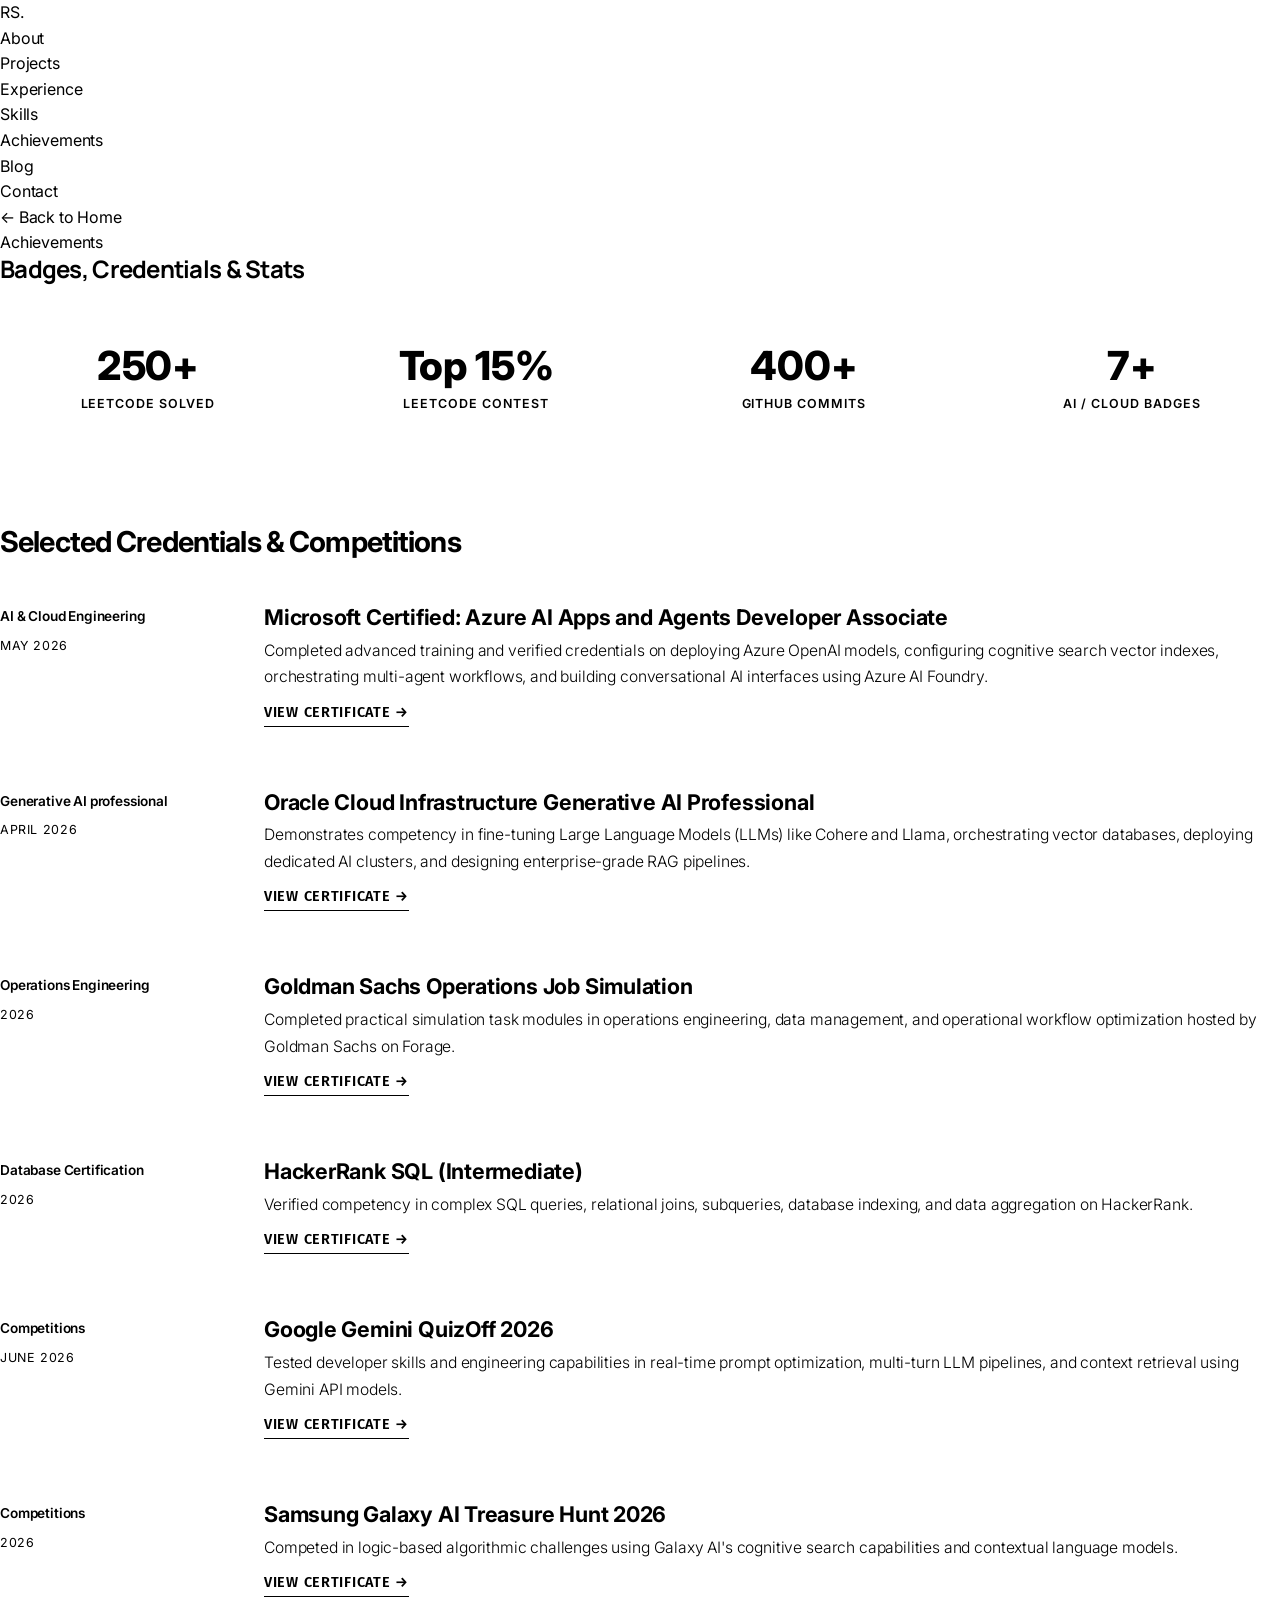
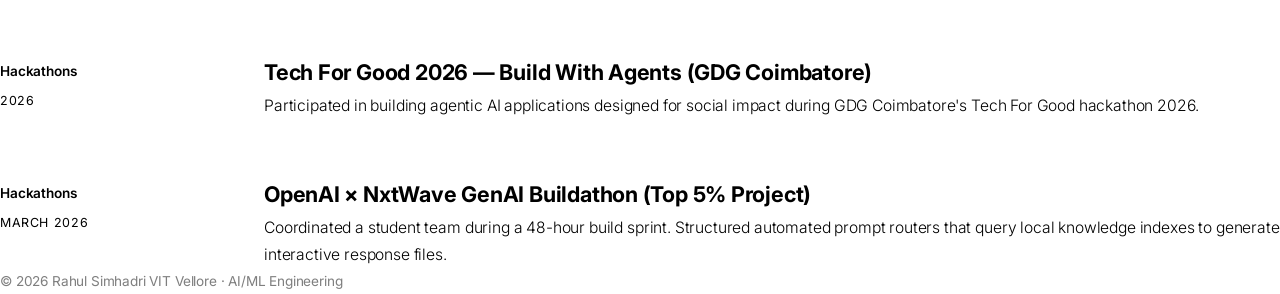
==== achievements.html @ 234191ae "Initial portfolio commit" ====
<!DOCTYPE html>
<html lang="en">

<head>
    <meta charset="UTF-8" />
    <meta name="viewport" content="width=device-width, initial-scale=1.0" />
    <title>Achievements — Rahul Simhadri</title>
    <link rel="preconnect" href="https://fonts.googleapis.com" />
    <link rel="preconnect" href="https://fonts.gstatic.com" crossorigin />
    <link href="https://fonts.googleapis.com/css2?family=Manrope:wght@300;400;500;600;700;800&family=Inter:wght@300;400;500;600&family=Fira+Sans:wght@300;400;500;600&display=swap" rel="stylesheet" />
    <link rel="stylesheet" href="style.css" />
    <style>
        /* ─── PAGE LOADER ────────────────────────────────────────── */
        .page-loader {
            position: fixed;
            top: 0;
            left: 0;
            width: 100%;
            height: 100%;
            background: #ffffff;
            z-index: 99999;
            display: flex;
            justify-content: center;
            align-items: center;
            transition: opacity 0.3s ease, visibility 0.3s ease;
        }

        .page-loader.fade-out {
            opacity: 0;
            visibility: hidden;
            pointer-events: none;
        }

        .loader-spinner {
            width: 36px;
            height: 36px;
            border: 3px solid rgba(236, 72, 153, 0.1);
            border-top: 3px solid #ec4899;
            border-right: 3px solid #8b5cf6;
            border-radius: 50%;
            animation: spin 0.6s linear infinite;
        }

        @keyframes spin {
            0% { transform: rotate(0deg); }
            100% { transform: rotate(360deg); }
        }

        .stats-grid {
            display: grid;
            grid-template-columns: repeat(auto-fit, minmax(220px, 1fr));
            gap: 2rem;
            margin-bottom: 5rem;
        }

        .stat-card {
            border: 1px solid var(--gray-200);
            padding: 2rem;
            background: var(--white);
            text-align: center;
        }

        .stat-value {
            font-family: var(--font-display);
            font-size: 2.5rem;
            font-weight: 800;
            color: var(--black);
            margin-bottom: 0.5rem;
            line-height: 1;
        }

        .stat-label {
            font-family: var(--font-label);
            font-size: 0.78rem;
            font-weight: 600;
            letter-spacing: 0.08em;
            text-transform: uppercase;
            color: var(--gray-400);
        }

        .achieve-list {
            display: flex;
            flex-direction: column;
            gap: 2rem;
        }

        .achieve-item {
            border-bottom: 1px solid var(--gray-200);
            padding-bottom: 2rem;
            display: grid;
            grid-template-columns: 200px 1fr;
            gap: 4rem;
            align-items: start;
        }
        .achieve-item:last-child {
            border-bottom: none;
            padding-bottom: 0;
        }

        .achieve-meta {
            font-family: var(--font-label);
            font-size: 0.85rem;
            color: var(--gray-400);
            line-height: 1.6;
        }

        .achieve-type {
            font-weight: 600;
            color: var(--black);
        }

        .achieve-date {
            font-size: 0.78rem;
            letter-spacing: 0.05em;
            text-transform: uppercase;
            margin-top: 0.5rem;
        }

        .achieve-title {
            font-family: var(--font-display);
            font-weight: 700;
            font-size: 1.35rem;
            color: var(--black);
            margin-bottom: 0.5rem;
            letter-spacing: -0.01em;
        }

        .achieve-desc {
            font-family: var(--font-body);
            font-size: 0.98rem;
            color: var(--gray-600);
            font-weight: 300;
            line-height: 1.7;
        }

        @media (max-width: 768px) {
            .achieve-item { grid-template-columns: 1fr; gap: 1rem; }
        }
    </style>
</head>

<body>

    <!-- Page Loader -->
    <div class="page-loader" id="page-loader">
        <div class="loader-spinner"></div>
    </div>
    <script>
        (function () {
            function hideLoader() {
                const loader = document.getElementById('page-loader');
                if (loader && !loader.classList.contains('fade-out')) {
                    loader.classList.add('fade-out');
                    setTimeout(() => loader.remove(), 300);
                }
            }
            document.addEventListener('DOMContentLoaded', hideLoader);
            setTimeout(hideLoader, 800);
            window.addEventListener('load', hideLoader);
        })();
    </script>

    <!-- ─── NAV ─────────────────────────────────────────────── -->
    <nav>
        <a href="index.html" class="nav-logo">RS.</a>
        <ul class="nav-links">
            <li><a href="about.html">About</a></li>
            <li><a href="projects.html">Projects</a></li>
            <li><a href="experience.html">Experience</a></li>
            <li><a href="skills.html">Skills</a></li>
            <li><a href="achievements.html" class="active">Achievements</a></li>
            <li><a href="blog.html">Blog</a></li>
            <li><a href="index.html#contact">Contact</a></li>
        </ul>
    </nav>

    <!-- ─── PAGE HEADER ─────────────────────────────────────── -->
    <section style="padding-bottom: 2rem; border-bottom: 1px solid var(--gray-200);">
        <a href="index.html" class="back-btn">&larr; Back to Home</a>
        <div class="section-label">Achievements</div>
        <h1 class="section-title" style="margin-bottom: 0;">Badges, Credentials & Stats</h1>
    </section>

    <!-- ─── ACHIEVEMENTS CONTENT ────────────────────────────── -->
    <main class="section-container">
        
        <!-- Stats Row -->
        <div class="stats-grid reveal">
            <div class="stat-card">
                <div class="stat-value">250+</div>
                <div class="stat-label">LeetCode Solved</div>
            </div>
            <div class="stat-card">
                <div class="stat-value">Top 15%</div>
                <div class="stat-label">LeetCode Contest</div>
            </div>
            <div class="stat-card">
                <div class="stat-value">400+</div>
                <div class="stat-label">GitHub Commits</div>
            </div>
            <div class="stat-card">
                <div class="stat-value">7+</div>
                <div class="stat-label">AI / Cloud Badges</div>
            </div>
        </div>

        <h2 style="font-family: var(--font-display); font-size: 1.8rem; font-weight: 700; color: var(--black); margin-bottom: 3rem;">Selected Credentials & Competitions</h2>

        <div class="achieve-list">
            
            <!-- Item 1: Microsoft AI -->
            <div class="achieve-item reveal">
                <div class="achieve-meta">
                    <span class="achieve-type">AI & Cloud Engineering</span>
                    <div class="achieve-date">May 2026</div>
                </div>
                <div>
                    <h3 class="achieve-title">Microsoft Certified: Azure AI Apps and Agents Developer Associate</h3>
                    <p class="achieve-desc">
                        Completed advanced training and verified credentials on deploying Azure OpenAI models, configuring cognitive search vector indexes, orchestrating multi-agent workflows, and building conversational AI interfaces using Azure AI Foundry.
                    </p>
                    <a href="https://learn.microsoft.com/en-gb/users/rahulsimhadri-8503/credentials/9c810e036632dae1?ref=https%3A%2F%2Fwww.linkedin.com%2F" target="_blank" class="proj-link" style="margin-top: 0.6rem; display: inline-block;">View Certificate &rarr;</a>
                </div>
            </div>

            <!-- Item 2: Oracle GenAI -->
            <div class="achieve-item reveal">
                <div class="achieve-meta">
                    <span class="achieve-type">Generative AI professional</span>
                    <div class="achieve-date">April 2026</div>
                </div>
                <div>
                    <h3 class="achieve-title">Oracle Cloud Infrastructure Generative AI Professional</h3>
                    <p class="achieve-desc">
                        Demonstrates competency in fine-tuning Large Language Models (LLMs) like Cohere and Llama, orchestrating vector databases, deploying dedicated AI clusters, and designing enterprise-grade RAG pipelines.
                    </p>
                    <a href="https://catalog-education.oracle.com/ords/certview/sharebadge?id=51A44E378EAC57FA61B55312A6FED4F50C820E6FA3C61D74D54C77B3E683B509" target="_blank" class="proj-link" style="margin-top: 0.6rem; display: inline-block;">View Certificate &rarr;</a>
                </div>
            </div>

            <!-- Item 3: Goldman Sachs -->
            <div class="achieve-item reveal">
                <div class="achieve-meta">
                    <span class="achieve-type">Operations Engineering</span>
                    <div class="achieve-date">2026</div>
                </div>
                <div>
                    <h3 class="achieve-title">Goldman Sachs Operations Job Simulation</h3>
                    <p class="achieve-desc">
                        Completed practical simulation task modules in operations engineering, data management, and operational workflow optimization hosted by Goldman Sachs on Forage.
                    </p>
                    <a href="https://www.theforage.com/completion-certificates/MBA4MnZTNFEoJZGnk/wNge9cjzNTXD2acrv_MBA4MnZTNFEoJZGnk_69cd59f580dfbcff228aa3c4_1775117588971_completion_certificate.pdf" target="_blank" class="proj-link" style="margin-top: 0.6rem; display: inline-block;">View Certificate &rarr;</a>
                </div>
            </div>

            <!-- Item 4: HackerRank SQL Intermediate -->
            <div class="achieve-item reveal">
                <div class="achieve-meta">
                    <span class="achieve-type">Database Certification</span>
                    <div class="achieve-date">2026</div>
                </div>
                <div>
                    <h3 class="achieve-title">HackerRank SQL (Intermediate)</h3>
                    <p class="achieve-desc">
                        Verified competency in complex SQL queries, relational joins, subqueries, database indexing, and data aggregation on HackerRank.
                    </p>
                    <a href="https://www.hackerrank.com/certificates/ca3b94683d32" target="_blank" class="proj-link" style="margin-top: 0.6rem; display: inline-block;">View Certificate &rarr;</a>
                </div>
            </div>

            <!-- Item 5: Google Gemini QuizOff -->
            <div class="achieve-item reveal">
                <div class="achieve-meta">
                    <span class="achieve-type">Competitions</span>
                    <div class="achieve-date">June 2026</div>
                </div>
                <div>
                    <h3 class="achieve-title">Google Gemini QuizOff 2026</h3>
                    <p class="achieve-desc">
                        Tested developer skills and engineering capabilities in real-time prompt optimization, multi-turn LLM pipelines, and context retrieval using Gemini API models.
                    </p>
                    <a href="https://unstop.com/certificate-preview/f907a15e-49de-41fa-8b84-b1eb6adaef85" target="_blank" class="proj-link" style="margin-top: 0.6rem; display: inline-block;">View Certificate &rarr;</a>
                </div>
            </div>

            <!-- Item 6: Samsung AI Treasure Hunt -->
            <div class="achieve-item reveal">
                <div class="achieve-meta">
                    <span class="achieve-type">Competitions</span>
                    <div class="achieve-date">2026</div>
                </div>
                <div>
                    <h3 class="achieve-title">Samsung Galaxy AI Treasure Hunt 2026</h3>
                    <p class="achieve-desc">
                        Competed in logic-based algorithmic challenges using Galaxy AI's cognitive search capabilities and contextual language models.
                    </p>
                    <a href="https://unstop.com/certificate-preview/9d3c58d0-61a9-41ae-9af9-38a8fc128b13" target="_blank" class="proj-link" style="margin-top: 0.6rem; display: inline-block;">View Certificate &rarr;</a>
                </div>
            </div>

            <!-- Item 7: GDG Coimbatore -->
            <div class="achieve-item reveal">
                <div class="achieve-meta">
                    <span class="achieve-type">Hackathons</span>
                    <div class="achieve-date">2026</div>
                </div>
                <div>
                    <h3 class="achieve-title">Tech For Good 2026 — Build With Agents (GDG Coimbatore)</h3>
                    <p class="achieve-desc">
                        Participated in building agentic AI applications designed for social impact during GDG Coimbatore's Tech For Good hackathon 2026.
                    </p>
                </div>
            </div>

            <!-- Item 8: OpenAI Buildathon -->
            <div class="achieve-item reveal">
                <div class="achieve-meta">
                    <span class="achieve-type">Hackathons</span>
                    <div class="achieve-date">March 2026</div>
                </div>
                <div>
                    <h3 class="achieve-title">OpenAI &times; NxtWave GenAI Buildathon (Top 5% Project)</h3>
                    <p class="achieve-desc">
                        Coordinated a student team during a 48-hour build sprint. Structured automated prompt routers that query local knowledge indexes to generate interactive response files.
                    </p>
                </div>
            </div>

        </div>
    </main>

    <!-- ─── FOOTER ──────────────────────────────────────────── -->
    <footer>
        <span class="footer-copy">© 2026 Rahul Simhadri</span>
        <span class="footer-copy">VIT Vellore · AI/ML Engineering</span>
    </footer>

    <!-- ─── SCRIPTS ─────────────────────────────────────────── -->
    <script>
        (function () {
            var els = document.querySelectorAll('.reveal');
            if (!els.length) return;

            var observer = new IntersectionObserver(function (entries) {
                entries.forEach(function (entry) {
                    if (entry.isIntersecting) {
                        entry.target.classList.add('visible');
                        observer.unobserve(entry.target);
                    }
                });
            }, { threshold: 0.15, rootMargin: '0px 0px -40px 0px' });

            els.forEach(function (el) { observer.observe(el); });
        })();
    </script>
</body>

</html>
---- style.css ----
/* ==========================================================================
   Rahul Simhadri - Storytelling Portfolio Theme Styles
   Monochrome System: Pure Black (#000000) & Pure White (#FFFFFF)
   Fonts: Manrope (Headings), Inter (Body), Fira Sans (Monospace/Details)
   ========================================================================== */

/* Design Tokens & CSS Variables */
:root {
    /* Theme Light (Default) */
    --bg-color: #ffffff;
    --fg-color: #000000;
    --fg-muted: rgba(0, 0, 0, 0.6);
    --border-color: rgba(0, 0, 0, 0.15);
    --border-heavy: #000000;
    --card-bg: #ffffff;
    --btn-hover-bg: #000000;
    --btn-hover-fg: #ffffff;
    
    /* Animation Speeds */
    --transition-speed: 0.4s;
    --transition-ease: cubic-bezier(0.16, 1, 0.3, 1);
}

/* Theme Inverted (Dark) */
body.inverted-theme {
    --bg-color: #000000;
    --fg-color: #ffffff;
    --fg-muted: rgba(255, 255, 255, 0.6);
    --border-color: rgba(255, 255, 255, 0.2);
    --border-heavy: #ffffff;
    --card-bg: #000000;
    --btn-hover-bg: #ffffff;
    --btn-hover-fg: #000000;
}

/* Reset & Base Elements */
* {
    margin: 0;
    padding: 0;
    box-sizing: border-box;
}

html {
    scroll-behavior: smooth;
    background-color: var(--bg-color);
}

body {
    font-family: 'Inter', -apple-system, BlinkMacSystemFont, "Segoe UI", Roboto, sans-serif;
    color: var(--fg-color);
    background-color: var(--bg-color);
    line-height: 1.6;
    letter-spacing: -0.01em;
    -webkit-font-smoothing: antialiased;
    -moz-osx-font-smoothing: grayscale;
    transition: background-color var(--transition-speed) var(--transition-ease), 
                color var(--transition-speed) var(--transition-ease),
                border-color var(--transition-speed) var(--transition-ease);
    overflow-x: hidden;
}

/* Typography Scale */
h1, h2, h3, h4, h5, h6 {
    font-family: 'Manrope', sans-serif;
    font-weight: 700;
    color: var(--fg-color);
    line-height: 1.1;
    letter-spacing: -0.03em;
}

a {
    color: var(--fg-color);
    text-decoration: none;
    transition: opacity 0.2s ease, border-color 0.2s ease;
}

/* Meta Labels */
.meta-label {
    font-family: 'Fira Sans', sans-serif;
    font-size: 0.85rem;
    font-weight: 500;
    letter-spacing: 0.15em;
    text-transform: uppercase;
    display: inline-block;
    margin-bottom: 1rem;
    color: var(--fg-color);
}

/* Site Layout Containers */
.story-container {
    max-width: 1400px;
    margin: 0 auto;
    padding: 0 4rem;
}

@media (max-width: 768px) {
    .story-container {
        padding: 0 1.5rem;
    }
}

/* --------------------------------------------------------------------------
   SITE HEADER & NAVIGATION
   -------------------------------------------------------------------------- */
.site-header {
    position: fixed;
    top: 0;
    left: 0;
    width: 100%;
    display: flex;
    justify-content: space-between;
    align-items: center;
    padding: 2rem 4rem;
    z-index: 100;
    pointer-events: none; /* Let clicks pass through empty spaces */
}

.site-header * {
    pointer-events: auto; /* Re-enable clicks for child elements */
}

.logo a {
    font-family: 'Manrope', sans-serif;
    font-weight: 800;
    font-size: 1.5rem;
    letter-spacing: -0.05em;
    border-bottom: 2px solid transparent;
}

.logo a:hover {
    border-bottom: 2px solid var(--fg-color);
}

.chapter-nav {
    display: flex;
    gap: 2rem;
    background: var(--bg-color);
    padding: 0.75rem 1.5rem;
    border: 1px solid var(--border-color);
    border-radius: 100px;
    backdrop-filter: blur(8px);
    -webkit-backdrop-filter: blur(8px);
    transition: background var(--transition-speed) var(--transition-ease),
                border-color var(--transition-speed) var(--transition-ease);
}

.nav-link {
    display: flex;
    align-items: center;
    gap: 0.5rem;
    font-size: 0.9rem;
    font-weight: 500;
    opacity: 0.5;
    transition: opacity 0.3s ease;
}

.nav-link .chapter-num {
    font-family: 'Fira Sans', sans-serif;
    font-size: 0.75rem;
}

.nav-link .chapter-name {
    display: none; /* Hide names on desktop hover default to save space */
}

.nav-link:hover, .nav-link.active {
    opacity: 1;
}

.nav-link.active .chapter-name {
    display: inline;
}

/* Theme Toggle Pill */
.theme-toggle {
    background: var(--fg-color);
    color: var(--bg-color);
    border: 1px solid var(--fg-color);
    padding: 0.75rem 1.5rem;
    border-radius: 100px;
    cursor: pointer;
    font-family: 'Fira Sans', sans-serif;
    font-size: 0.8rem;
    font-weight: 600;
    letter-spacing: 0.1em;
    display: flex;
    align-items: center;
    justify-content: center;
    transition: background var(--transition-speed) var(--transition-ease),
                color var(--transition-speed) var(--transition-ease),
                border-color var(--transition-speed) var(--transition-ease);
}

.theme-toggle:hover {
    background: var(--bg-color);
    color: var(--fg-color);
}

/* Progress Indicator bar */
.scroll-progress-bar {
    position: fixed;
    top: 0;
    left: 0;
    height: 4px;
    background: var(--fg-color);
    width: 0%;
    z-index: 101;
    pointer-events: none;
    transition: width 0.1s linear, background var(--transition-speed) var(--transition-ease);
}

@media (max-width: 1024px) {
    .site-header {
        padding: 1.5rem;
    }
    .chapter-nav {
        display: none; /* Hide full nav on mobile and tablets to keep it super minimal */
    }
}

/* --------------------------------------------------------------------------
   HERO / PROLOGUE SECTION
   -------------------------------------------------------------------------- */
.hero-section {
    min-height: 100vh;
    display: flex;
    flex-direction: column;
    justify-content: center;
    padding-top: 8rem;
    padding-bottom: 4rem;
    border-bottom: 1px solid var(--border-color);
}

.hero-title {
    font-size: clamp(3rem, 8vw, 7.5rem);
    letter-spacing: -0.05em;
    margin-bottom: 1.5rem;
    text-transform: uppercase;
}

.hero-subtitle {
    font-family: 'Fira Sans', sans-serif;
    font-size: clamp(1.1rem, 2vw, 1.6rem);
    font-weight: 400;
    opacity: 0.7;
    margin-bottom: 2.5rem;
    max-width: 800px;
}

.hero-introduction {
    max-width: 650px;
    font-size: clamp(1.1rem, 1.5vw, 1.4rem);
    line-height: 1.5;
    margin-bottom: 3.5rem;
    opacity: 0.95;
}

.hero-cta-group {
    display: flex;
    gap: 1.5rem;
    margin-bottom: 4rem;
}

.hero-footer-links {
    margin-top: auto;
    display: flex;
    flex-wrap: wrap;
    gap: 3rem;
    padding-top: 2rem;
    border-top: 1px solid var(--border-color);
}

.hero-footer-links a {
    font-family: 'Fira Sans', sans-serif;
    font-size: 0.95rem;
    font-weight: 400;
    opacity: 0.6;
    border-bottom: 1px solid transparent;
}

.hero-footer-links a:hover {
    opacity: 1;
    border-bottom: 1px solid var(--fg-color);
}

@media (max-width: 768px) {
    .hero-cta-group {
        flex-direction: column;
        gap: 1rem;
    }
    .hero-footer-links {
        gap: 1.5rem;
        flex-direction: column;
    }
}

/* Buttons */
.btn {
    font-family: 'Fira Sans', sans-serif;
    font-size: 0.9rem;
    font-weight: 600;
    letter-spacing: 0.05em;
    text-transform: uppercase;
    padding: 1.25rem 2.5rem;
    display: inline-flex;
    align-items: center;
    justify-content: center;
    border-radius: 0;
    transition: background 0.3s ease, color 0.3s ease, border-color 0.3s ease;
    cursor: pointer;
}

.btn-primary {
    background: var(--fg-color);
    color: var(--bg-color);
    border: 1px solid var(--fg-color);
}

.btn-primary:hover {
    background: var(--bg-color);
    color: var(--fg-color);
}

.btn-secondary {
    background: transparent;
    color: var(--fg-color);
    border: 1px solid var(--fg-color);
}

.btn-secondary:hover {
    background: var(--fg-color);
    color: var(--bg-color);
}

/* --------------------------------------------------------------------------
   STORY CHAPTERS LAYOUT
   -------------------------------------------------------------------------- */
.story-chapter {
    padding: 8rem 0;
    border-bottom: 1px solid var(--border-color);
}

.chapter-meta {
    display: flex;
    align-items: center;
    gap: 1.5rem;
    margin-bottom: 4rem;
}

.chapter-index {
    font-family: 'Fira Sans', sans-serif;
    font-size: 1.1rem;
    font-weight: 600;
    border: 1.5px solid var(--fg-color);
    width: 38px;
    height: 38px;
    display: flex;
    align-items: center;
    justify-content: center;
}

.chapter-title-meta {
    font-family: 'Fira Sans', sans-serif;
    font-size: 0.9rem;
    letter-spacing: 0.2em;
    font-weight: 500;
    opacity: 0.7;
}

.chapter-grid {
    display: grid;
    grid-template-columns: 1fr 2.2fr;
    gap: 4rem;
}

.chapter-header h2 {
    font-size: clamp(2rem, 4vw, 3.5rem);
    line-height: 1;
    text-transform: uppercase;
    position: sticky;
    top: 8rem;
}

.chapter-header h2 .chapter-sub {
    font-family: 'Inter', sans-serif;
    font-size: 1.2rem;
    font-weight: 300;
    text-transform: none;
    letter-spacing: -0.01em;
    display: block;
    margin-top: 1rem;
    opacity: 0.6;
}

.chapter-body {
    max-width: 800px;
}

.lead-text {
    font-size: clamp(1.2rem, 1.8vw, 1.6rem);
    font-weight: 300;
    line-height: 1.4;
    margin-bottom: 3rem;
    letter-spacing: -0.02em;
}

.chapter-body p {
    font-size: 1.05rem;
    color: var(--fg-muted);
    margin-bottom: 2.5rem;
}

@media (max-width: 968px) {
    .chapter-grid {
        grid-template-columns: 1fr;
        gap: 2.5rem;
    }
    .chapter-header h2 {
        position: relative;
        top: 0;
    }
    .story-chapter {
        padding: 5rem 0;
    }
}

/* --------------------------------------------------------------------------
   TIMELINE (CHAPTER I)
   -------------------------------------------------------------------------- */
.origin-education {
    margin-top: 4.5rem;
}

.origin-education h3 {
    font-size: 1.4rem;
    margin-bottom: 2rem;
    text-transform: uppercase;
    letter-spacing: -0.01em;
}

.timeline {
    position: relative;
    padding-left: 2rem;
    border-left: 1px solid var(--border-color);
}

.timeline-item {
    position: relative;
    margin-bottom: 3.5rem;
}

.timeline-item:last-child {
    margin-bottom: 0;
}

.timeline-item::before {
    content: '';
    position: absolute;
    left: -2.35rem;
    top: 0.25rem;
    width: 10px;
    height: 10px;
    background: var(--fg-color);
    border: 2px solid var(--bg-color);
    border-radius: 50%;
    transition: background var(--transition-speed) var(--transition-ease),
                border-color var(--transition-speed) var(--transition-ease);
}

.timeline-meta {
    display: flex;
    justify-content: space-between;
    align-items: center;
    margin-bottom: 0.5rem;
    flex-wrap: wrap;
    gap: 0.5rem;
}

.timeline-date {
    font-family: 'Fira Sans', sans-serif;
    font-size: 0.85rem;
    font-weight: 600;
    opacity: 0.6;
}

.timeline-badge {
    font-family: 'Fira Sans', sans-serif;
    font-size: 0.75rem;
    font-weight: 600;
    background: var(--fg-color);
    color: var(--bg-color);
    padding: 0.2rem 0.6rem;
    letter-spacing: 0.05em;
    transition: background var(--transition-speed) var(--transition-ease),
                color var(--transition-speed) var(--transition-ease);
}

.timeline-details h4 {
    font-size: 1.15rem;
    margin-bottom: 0.25rem;
    font-weight: 600;
}

.timeline-details p {
    font-size: 0.95rem;
    margin-bottom: 0;
}

/* --------------------------------------------------------------------------
   SKILLS GRID (CHAPTER II)
   -------------------------------------------------------------------------- */
.skills-grid {
    display: grid;
    grid-template-columns: repeat(auto-fit, minmax(220px, 1fr));
    gap: 3rem 2rem;
    margin-top: 3.5rem;
}

.skill-category h3 {
    font-size: 1.1rem;
    margin-bottom: 1.5rem;
    text-transform: uppercase;
    letter-spacing: 0.05em;
    padding-bottom: 0.5rem;
    border-bottom: 1.5px solid var(--fg-color);
}

.skill-list {
    list-style: none;
}

.skill-list li {
    font-size: 0.95rem;
    font-weight: 500;
    display: flex;
    justify-content: space-between;
    align-items: center;
    padding: 0.6rem 0;
    border-bottom: 1px dashed var(--border-color);
}

.skill-dot {
    width: 6px;
    height: 6px;
    background: var(--fg-color);
    border-radius: 50%;
    opacity: 0.4;
    transition: background var(--transition-speed) var(--transition-ease);
}

.skill-list li:hover .skill-dot {
    opacity: 1;
}

/* --------------------------------------------------------------------------
   PROJECTS (CHAPTER III)
   -------------------------------------------------------------------------- */
.projects-list {
    display: flex;
    flex-direction: column;
    gap: 6rem;
    margin-top: 4rem;
}

.project-card {
    border-top: 1px solid var(--border-heavy);
    padding-top: 2.5rem;
}

.project-header {
    display: flex;
    justify-content: space-between;
    align-items: flex-start;
    margin-bottom: 1.5rem;
    flex-wrap: wrap;
    gap: 1rem;
}

.project-num {
    font-family: 'Fira Sans', sans-serif;
    font-size: 0.9rem;
    font-weight: 600;
    opacity: 0.4;
    display: block;
    margin-bottom: 0.5rem;
}

.project-title {
    font-size: clamp(1.4rem, 2.5vw, 2.2rem);
    font-weight: 700;
    letter-spacing: -0.02em;
    flex: 1 1 100%;
}

.project-links {
    display: flex;
    gap: 1.5rem;
}

.proj-link {
    font-family: 'Fira Sans', sans-serif;
    font-size: 0.9rem;
    font-weight: 600;
    text-transform: uppercase;
    letter-spacing: 0.05em;
    border-bottom: 1.5px solid var(--fg-color);
    padding-bottom: 2px;
}

.proj-link:hover {
    opacity: 0.7;
}

.proj-link-disabled {
    font-family: 'Fira Sans', sans-serif;
    font-size: 0.9rem;
    font-weight: 600;
    text-transform: uppercase;
    letter-spacing: 0.05em;
    opacity: 0.3;
    cursor: default;
}

.project-description {
    font-size: 1.15rem;
    line-height: 1.5;
    margin-bottom: 1.5rem;
    color: var(--fg-color) !important;
    font-weight: 500;
}

.project-bullets {
    padding-left: 1.25rem;
    margin-bottom: 2rem;
    list-style-type: square;
}

.project-bullets li {
    font-size: 0.95rem;
    color: var(--fg-muted);
    margin-bottom: 0.8rem;
}

.project-tech {
    display: flex;
    flex-wrap: wrap;
    gap: 0.6rem;
}

.tech-tag {
    font-family: 'Fira Sans', sans-serif;
    font-size: 0.75rem;
    font-weight: 500;
    background: transparent;
    border: 1px solid var(--border-color);
    padding: 0.35rem 0.8rem;
    border-radius: 100px;
    letter-spacing: 0.02em;
    transition: border-color var(--transition-speed) var(--transition-ease);
}

.project-card:hover .tech-tag {
    border-color: var(--fg-color);
}

/* --------------------------------------------------------------------------
   EXPERIENCE (CHAPTER IV)
   -------------------------------------------------------------------------- */
.experience-container {
    margin-top: 3.5rem;
}

.experience-card {
    border: 1px solid var(--border-heavy);
    padding: 3rem;
    transition: background 0.3s ease;
}

.experience-header {
    display: flex;
    justify-content: space-between;
    align-items: flex-start;
    margin-bottom: 2rem;
    border-bottom: 1px solid var(--border-color);
    padding-bottom: 1.5rem;
    flex-wrap: wrap;
    gap: 1rem;
    transition: border-color var(--transition-speed) var(--transition-ease);
}

.role-title {
    font-size: 1.5rem;
    margin-bottom: 0.25rem;
}

.company-name {
    font-family: 'Inter', sans-serif;
    font-weight: 500;
    font-size: 1.1rem;
    opacity: 0.7;
}

.duration-badge {
    font-family: 'Fira Sans', sans-serif;
    font-size: 0.85rem;
    font-weight: 600;
    border: 1.5px solid var(--fg-color);
    padding: 0.4rem 1rem;
    text-transform: uppercase;
}

.experience-bullets {
    padding-left: 1.25rem;
    list-style-type: disc;
}

.experience-bullets li {
    font-size: 0.95rem;
    color: var(--fg-muted);
    margin-bottom: 1rem;
}

.experience-bullets li:last-child {
    margin-bottom: 0;
}

@media (max-width: 768px) {
    .experience-card {
        padding: 1.5rem;
    }
}

/* --------------------------------------------------------------------------
   CERTIFICATIONS & MARQUEE (CHAPTER V)
   -------------------------------------------------------------------------- */
.certifications-list {
    display: flex;
    flex-direction: column;
    gap: 2rem;
    margin-bottom: 5rem;
}

.cert-item {
    display: flex;
    justify-content: space-between;
    align-items: center;
    border-bottom: 1px solid var(--border-color);
    padding-bottom: 1.5rem;
    flex-wrap: wrap;
    gap: 1.5rem;
    transition: border-color var(--transition-speed) var(--transition-ease);
}

.cert-info h3 {
    font-size: 1.2rem;
    margin-bottom: 0.25rem;
}

.cert-info p {
    font-size: 0.95rem;
    margin-bottom: 0;
    color: var(--fg-muted);
}

.cert-link {
    font-family: 'Fira Sans', sans-serif;
    font-size: 0.85rem;
    font-weight: 600;
    text-transform: uppercase;
    letter-spacing: 0.05em;
    border: 1px solid var(--fg-color);
    padding: 0.6rem 1.2rem;
    transition: background 0.3s ease, color 0.3s ease;
}

.cert-link:hover {
    background: var(--fg-color);
    color: var(--bg-color);
}

/* Scrolling Marquee */
.marquee-section {
    margin-top: 5rem;
    border-top: 1px solid var(--border-heavy);
    padding-top: 4rem;
}

.marquee-heading {
    font-family: 'Fira Sans', sans-serif;
    font-size: 0.85rem;
    font-weight: 600;
    text-transform: uppercase;
    letter-spacing: 0.15em;
    margin-bottom: 2.5rem;
    opacity: 0.8;
}

.marquee-container {
    overflow: hidden;
    width: 100%;
    position: relative;
    padding: 1.5rem 0;
    border-top: 1px solid var(--border-color);
    border-bottom: 1px solid var(--border-color);
    transition: border-color var(--transition-speed) var(--transition-ease);
}

/* Fade masks on the edges for premium editorial blending */
.marquee-container::before,
.marquee-container::after {
    content: '';
    position: absolute;
    top: 0;
    width: 100px;
    height: 100%;
    z-index: 2;
    pointer-events: none;
}

.marquee-container::before {
    left: 0;
    background: linear-gradient(to right, var(--bg-color) 0%, rgba(255, 255, 255, 0) 100%);
}

body.inverted-theme .marquee-container::before {
    background: linear-gradient(to right, var(--bg-color) 0%, rgba(0, 0, 0, 0) 100%);
}

.marquee-container::after {
    right: 0;
    background: linear-gradient(to left, var(--bg-color) 0%, rgba(255, 255, 255, 0) 100%);
}

body.inverted-theme .marquee-container::after {
    background: linear-gradient(to left, var(--bg-color) 0%, rgba(0, 0, 0, 0) 100%);
}

.marquee-content {
    display: flex;
    width: max-content;
    animation: scroll-marquee 25s linear infinite;
    will-change: transform;
}

/* Stop scroll animation on hover to facilitate inspection/reading */
.marquee-container:hover .marquee-content {
    animation-play-state: paused;
}

.marquee-logo-wrapper {
    display: flex;
    align-items: center;
    justify-content: center;
    padding: 0 4rem;
    height: 32px;
}

.company-logo {
    height: 24px;
    width: auto;
    max-width: 150px;
    color: var(--fg-color);
    opacity: 0.85;
    transition: color var(--transition-speed) var(--transition-ease), opacity 0.3s ease;
}

.company-logo:hover {
    opacity: 1;
}

.company-logo.oracle-logo {
    height: 18px;
}

.company-logo.amazon-logo {
    height: 26px;
}

.company-logo.goldman-logo {
    height: 15px;
}

.company-logo.nxtwave-logo {
    height: 18px;
}

@keyframes scroll-marquee {
    0% {
        transform: translate3d(0, 0, 0);
    }
    100% {
        transform: translate3d(-50%, 0, 0);
    }
}

@media (max-width: 768px) {
    .marquee-logo-wrapper {
        padding: 0 2rem;
    }
    .marquee-content {
        animation-duration: 18s;
    }
}

/* --------------------------------------------------------------------------
   EPILOGUE / CONTACT FOOTER
   -------------------------------------------------------------------------- */
.epilogue-section {
    padding: 8rem 0 3rem 0;
}

.epilogue-grid {
    display: grid;
    grid-template-columns: 1fr 1.2fr;
    gap: 5rem;
    margin-bottom: 8rem;
}

.epilogue-left h2 {
    font-size: clamp(2.2rem, 5vw, 4.5rem);
    line-height: 1;
    text-transform: uppercase;
    margin-bottom: 2rem;
}

.epilogue-sub {
    font-size: 1.15rem;
    color: var(--fg-muted);
    margin-bottom: 3rem;
}

.epilogue-info {
    display: flex;
    flex-direction: column;
    gap: 1rem;
}

.contact-detail a {
    font-size: 1.35rem;
    font-weight: 600;
    border-bottom: 1.5px solid transparent;
}

.contact-detail a:hover {
    border-bottom: 1.5px solid var(--fg-color);
}

.location-detail {
    font-family: 'Fira Sans', sans-serif;
    font-size: 0.9rem;
    font-weight: 500;
    opacity: 0.6;
}

/* Form Styling */
.contact-form {
    display: flex;
    flex-direction: column;
    gap: 2rem;
}

.form-group {
    display: flex;
    flex-direction: column;
    gap: 0.5rem;
}

.form-group label {
    font-family: 'Fira Sans', sans-serif;
    font-size: 0.8rem;
    font-weight: 600;
    text-transform: uppercase;
    letter-spacing: 0.05em;
}

.form-group input,
.form-group textarea {
    background: transparent;
    border: none;
    border-bottom: 1px solid var(--border-heavy);
    color: var(--fg-color);
    padding: 0.8rem 0;
    font-family: 'Inter', sans-serif;
    font-size: 1rem;
    outline: none;
    border-radius: 0;
    transition: border-color 0.3s ease, color var(--transition-speed) var(--transition-ease);
}

.form-group input:focus,
.form-group textarea:focus {
    border-bottom: 2px solid var(--fg-color);
}

.form-group input::placeholder,
.form-group textarea::placeholder {
    opacity: 0.3;
    color: var(--fg-color);
}

.btn-submit {
    align-self: flex-start;
    display: flex;
    gap: 1rem;
    border: 1px solid var(--fg-color);
    background: var(--fg-color);
    color: var(--bg-color);
    padding: 1.25rem 3rem;
}

.btn-submit:hover {
    background: var(--bg-color);
    color: var(--fg-color);
}

.btn-submit:hover .btn-arrow {
    transform: translateX(5px);
}

.btn-arrow {
    transition: transform 0.3s ease;
}

/* Success Messages */
.form-success-message {
    display: none;
    border: 1.5px solid var(--fg-color);
    padding: 2rem;
    margin-top: 1.5rem;
    text-align: center;
}

.form-success-message p {
    font-weight: 600;
    font-size: 1.1rem;
}

/* Bottom Footer Meta */
.footer-meta-bottom {
    display: flex;
    justify-content: space-between;
    align-items: center;
    border-top: 1px solid var(--border-color);
    padding-top: 2rem;
    flex-wrap: wrap;
    gap: 1.5rem;
    transition: border-color var(--transition-speed) var(--transition-ease);
}

.footer-copy {
    font-size: 0.85rem;
    opacity: 0.5;
}

.footer-socials {
    display: flex;
    gap: 2rem;
}

.social-link {
    font-family: 'Fira Sans', sans-serif;
    font-size: 0.85rem;
    font-weight: 500;
    opacity: 0.6;
}

.social-link:hover {
    opacity: 1;
}

@media (max-width: 968px) {
    .epilogue-grid {
        grid-template-columns: 1fr;
        gap: 4rem;
        margin-bottom: 4rem;
    }
}

@media (max-width: 768px) {
    .footer-meta-bottom {
        flex-direction: column;
        align-items: flex-start;
        gap: 1rem;
    }
    .footer-socials {
        width: 100%;
        justify-content: space-between;
        flex-wrap: wrap;
        gap: 1rem;
    }
}

/* --------------------------------------------------------------------------
   INTERACTION & ANIMATION UTILITIES (NON-LAGGING REVEALS)
   -------------------------------------------------------------------------- */

/* Hide by default for scroll reveal */
.reveal-on-scroll {
    opacity: 0;
    transform: translate3d(0, 30px, 0);
    will-change: opacity, transform;
    transition: opacity 0.8s cubic-bezier(0.16, 1, 0.3, 1),
                transform 0.8s cubic-bezier(0.16, 1, 0.3, 1);
}

/* active reveal state */
.reveal-on-scroll.revealed {
    opacity: 1;
    transform: translate3d(0, 0, 0);
}

/* Delay modifiers */
.delay-1 {
    transition-delay: 0.15s;
}

.delay-2 {
    transition-delay: 0.3s;
}

.delay-3 {
    transition-delay: 0.45s;
}

/* Transition flash overlay when inverting */
.color-transition-overlay {
    position: fixed;
    top: 0;
    left: 0;
    width: 100%;
    height: 100%;
    background: #000000;
    opacity: 0;
    z-index: 9999;
    pointer-events: none;
    transition: opacity 0.2s ease-in-out;
}

.color-transition-overlay.flash {
    opacity: 0.08;
}

body.inverted-theme .color-transition-overlay {
    background: #ffffff;
}
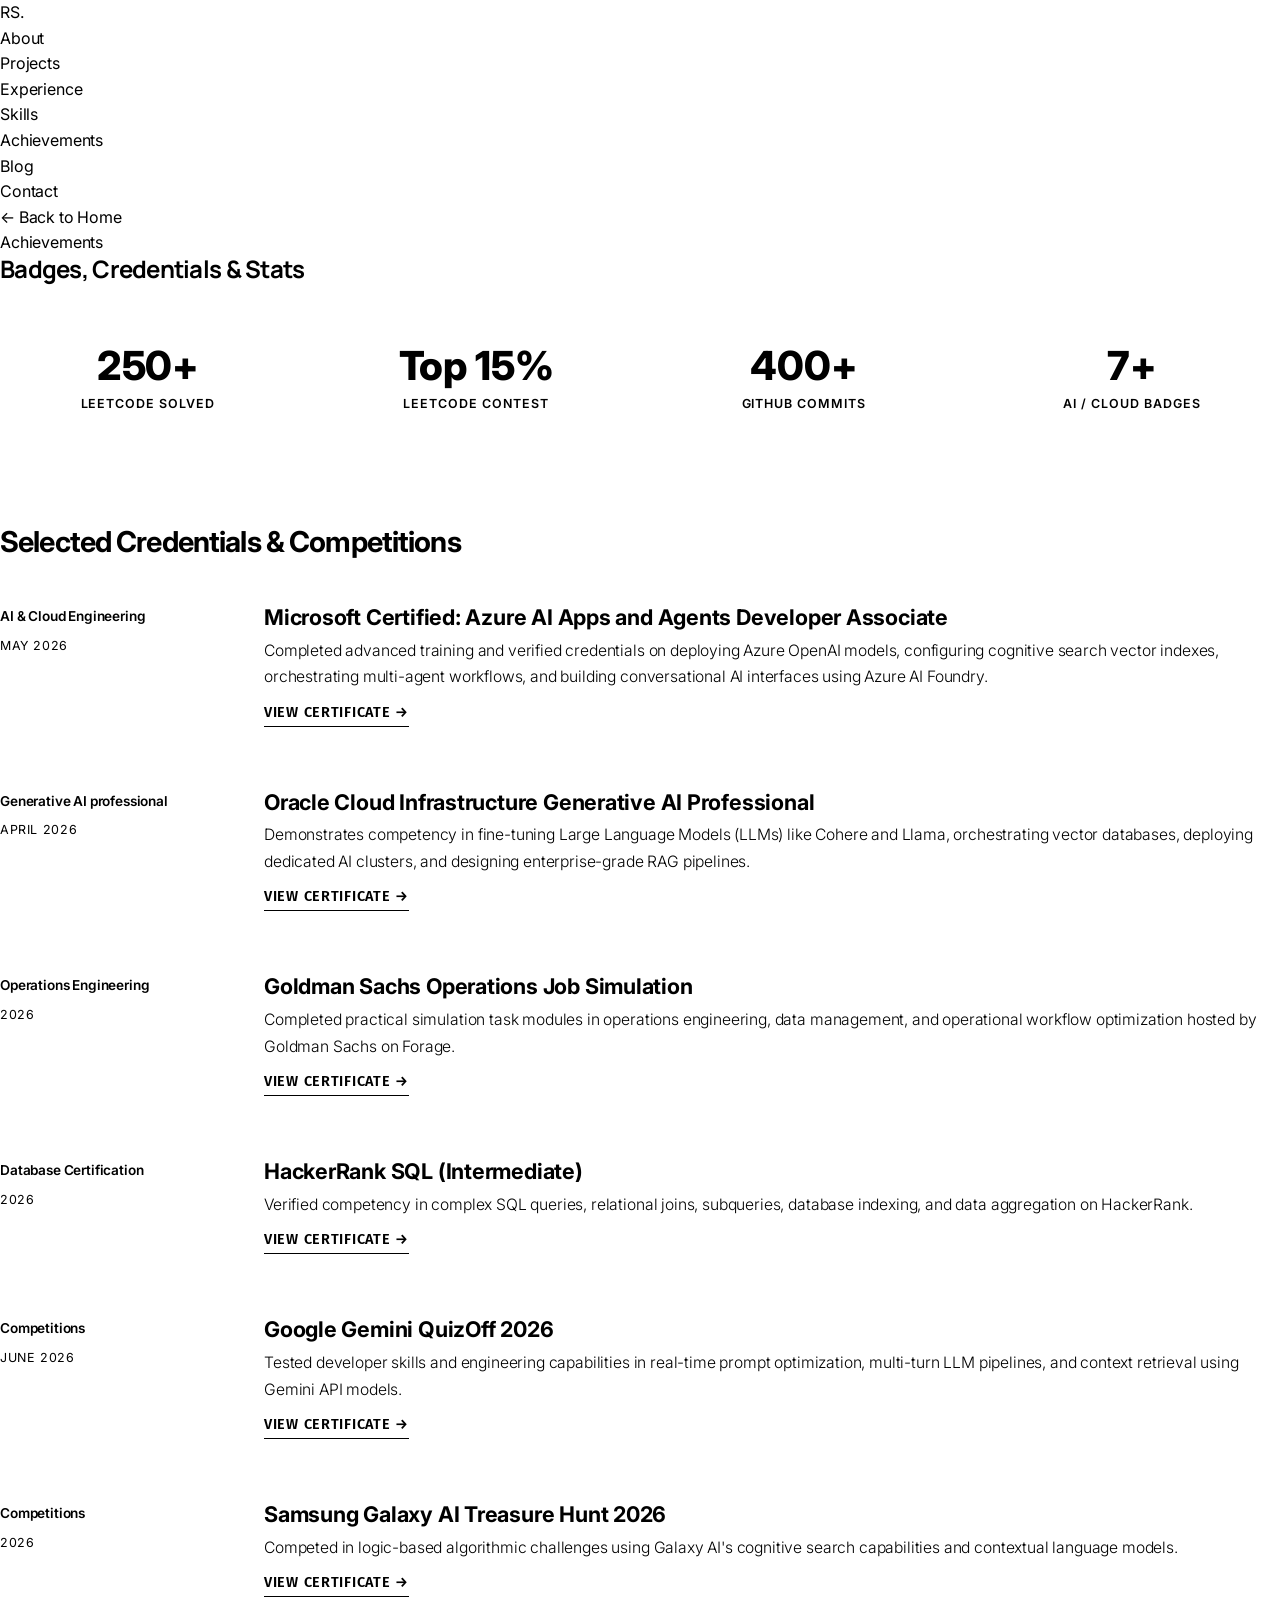
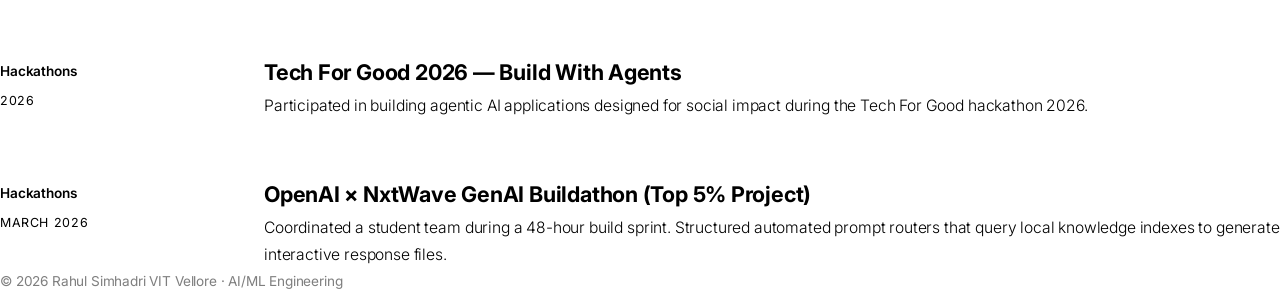
==== commit e6010d38: "fix: completely remove all GDG badges, banners, and references across portfolio" ====
--- a/achievements.html
+++ b/achievements.html
@@ -298,16 +298,16 @@
                 </div>
             </div>
 
-            <!-- Item 7: GDG Coimbatore -->
+            <!-- Item 7: Tech For Good -->
             <div class="achieve-item reveal">
                 <div class="achieve-meta">
                     <span class="achieve-type">Hackathons</span>
                     <div class="achieve-date">2026</div>
                 </div>
                 <div>
-                    <h3 class="achieve-title">Tech For Good 2026 — Build With Agents (GDG Coimbatore)</h3>
-                    <p class="achieve-desc">
-                        Participated in building agentic AI applications designed for social impact during GDG Coimbatore's Tech For Good hackathon 2026.
+                    <h3 class="achieve-title">Tech For Good 2026 — Build With Agents</h3>
+                    <p class="achieve-desc">
+                        Participated in building agentic AI applications designed for social impact during the Tech For Good hackathon 2026.
                     </p>
                 </div>
             </div>
